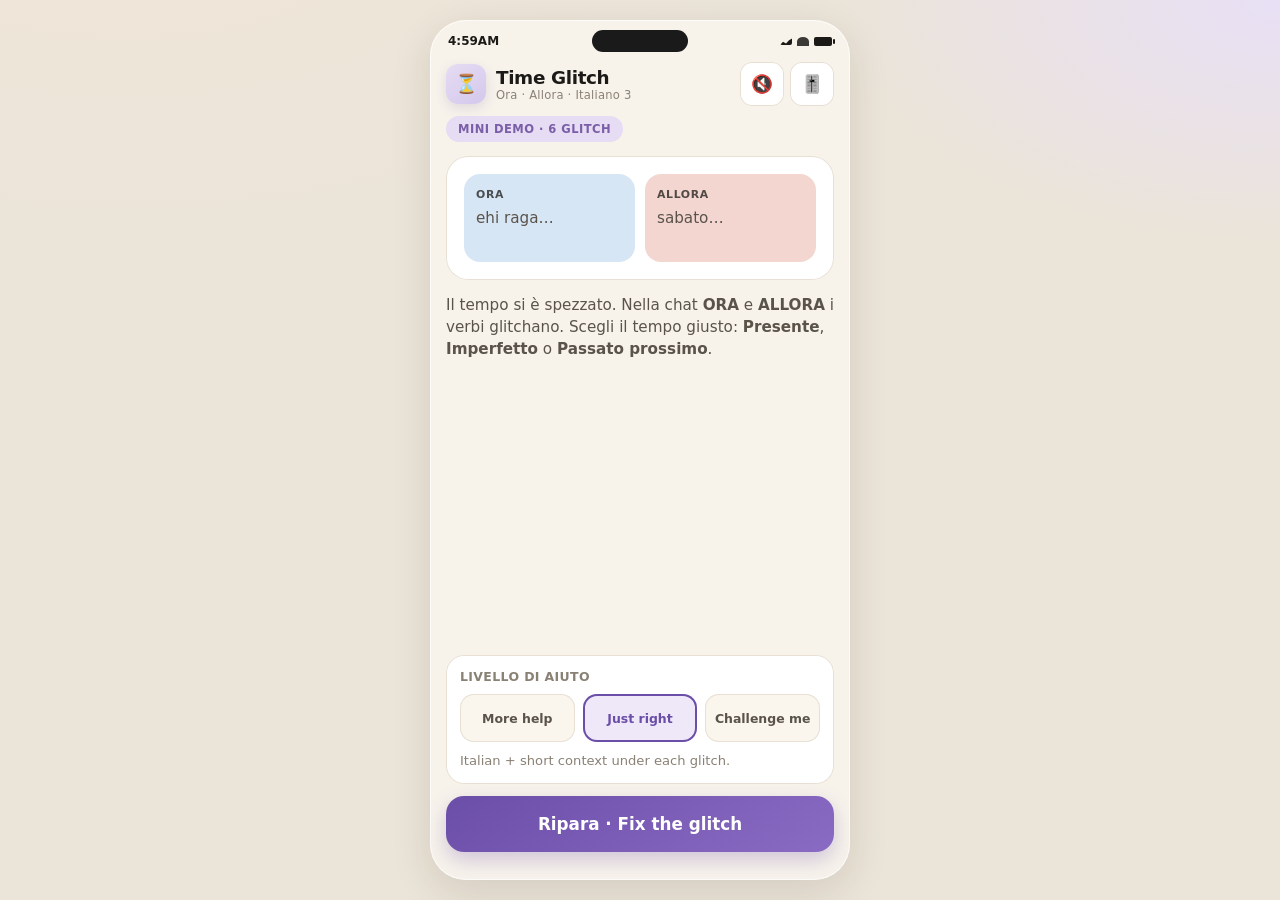
==== index.html @ b8b3ceea "Initial Time Glitch demo for Italian Level 3 Split-screen ORA/ALLORA chat with 6 tense-glitch rounds" ====
<!DOCTYPE html>
<html lang="it">
<head>
  <meta charset="UTF-8" />
  <meta name="viewport" content="width=device-width, initial-scale=1, viewport-fit=cover" />
  <meta name="theme-color" content="#f7f3eb" />
  <meta name="apple-mobile-web-app-capable" content="yes" />
  <meta name="apple-mobile-web-app-status-bar-style" content="default" />
  <meta name="description" content="Time Glitch — Italian 3: fix tense glitches between ORA and ALLORA." />
  <meta property="og:title" content="Time Glitch — Italian 3" />
  <meta property="og:description" content="Split-screen chat: pick Presente, Imperfetto, or Passato prossimo to fix the glitch." />
  <meta property="og:type" content="website" />
  <title>Time Glitch — Italian 3</title>
  <link rel="manifest" href="manifest.webmanifest" />
  <link rel="stylesheet" href="styles.css?v=1" />
  <link rel="icon" href="data:image/svg+xml,%3Csvg xmlns='http://www.w3.org/2000/svg' viewBox='0 0 64 64'%3E%3Crect width='64' height='64' rx='14' fill='%23e6dcf3'/%3E%3Ctext x='32' y='42' text-anchor='middle' font-size='28'%3E%E2%8C%9A%3C/text%3E%3C/svg%3E" />
</head>
<body>
  <div class="stage">
    <div class="phone" id="phone" role="application" aria-label="Time Glitch Italian tense practice">
      <div class="status-bar" aria-hidden="true">
        <span class="status-time" id="statusTime">9:41</span>
        <span class="status-notch"></span>
        <span class="status-icons">
          <span class="sig"></span>
          <span class="wifi"></span>
          <span class="bat"></span>
        </span>
      </div>

      <header class="app-header">
        <div class="brand">
          <span class="logo" aria-hidden="true">⏳</span>
          <div>
            <h1>Time Glitch</h1>
            <p class="subtitle">Ora · Allora · Italiano 3</p>
          </div>
        </div>
        <div class="header-actions">
          <button type="button" class="icon-btn" id="btnMute" aria-label="Mute sound" title="Sound">🔇</button>
          <button type="button" class="icon-btn" id="btnHelp" aria-label="Help level" title="Help level">🎚️</button>
        </div>
      </header>

      <!-- Start -->
      <section class="screen active" id="screenStart" aria-label="Start">
        <div class="hero">
          <div class="hero-tag">Mini demo · 6 glitch</div>
          <div class="hero-art" aria-hidden="true">
            <div class="split-preview">
              <div class="pv-now"><span>ORA</span><p>ehi raga…</p></div>
              <div class="pv-then"><span>ALLORA</span><p>sabato…</p></div>
            </div>
          </div>
          <p class="hero-pitch">Il tempo si è spezzato. Nella chat <strong>ORA</strong> e <strong>ALLORA</strong> i verbi glitchano. Scegli il tempo giusto: <strong>Presente</strong>, <strong>Imperfetto</strong> o <strong>Passato prossimo</strong>.</p>
        </div>

        <div class="help-panel" id="helpPanelStart">
          <p class="help-label">Livello di aiuto</p>
          <div class="help-row" role="group" aria-label="Help level">
            <button type="button" class="help-chip" data-help="more">More help</button>
            <button type="button" class="help-chip" data-help="mid" aria-pressed="true">Just right</button>
            <button type="button" class="help-chip" data-help="challenge">Challenge me</button>
          </div>
          <p class="help-hint" id="helpHint">Italian + short context under each glitch.</p>
        </div>

        <button type="button" class="primary-btn" id="btnStart">Ripara · Fix the glitch</button>
      </section>

      <!-- Play -->
      <section class="screen" id="screenPlay" aria-label="Glitch rounds" hidden>
        <div class="progress" id="progress" aria-label="Round progress"></div>

        <div class="split" id="splitChat">
          <div class="pane pane-now" id="paneNow">
            <div class="pane-label">ORA · Now</div>
            <div class="thread" id="threadNow" aria-live="polite"></div>
          </div>
          <div class="pane pane-then" id="paneThen">
            <div class="pane-label">ALLORA · Then</div>
            <div class="thread" id="threadThen" aria-live="polite"></div>
          </div>
        </div>

        <div class="glitch-dock" id="glitchDock">
          <p class="context" id="roundContext"></p>
          <p class="gloss" id="roundGloss" hidden></p>
          <p class="tense-tip" id="tenseTip" hidden></p>
          <p class="prompt">Quale tempo sistema il glitch?</p>
          <div class="tense-row" role="group" aria-label="Choose tense">
            <button type="button" class="tense-chip" data-tense="presente">Presente</button>
            <button type="button" class="tense-chip" data-tense="imperfetto">Imperfetto</button>
            <button type="button" class="tense-chip" data-tense="passato">Passato prossimo</button>
          </div>
          <div class="feedback" id="feedback" hidden role="status" aria-live="polite"></div>
        </div>
      </section>

      <!-- End -->
      <section class="screen" id="screenEnd" aria-label="End" hidden>
        <div class="end-header">
          <div class="end-icon" aria-hidden="true">✨</div>
          <h2>Glitch riparato</h2>
          <p class="score-line" id="scoreLine">Score: 0/6 first-try</p>
        </div>
        <div class="replay" id="replayReel" aria-label="Fixed lines replay"></div>
        <div class="end-actions">
          <button type="button" class="primary-btn" id="btnReplay">Di nuovo · Replay</button>
          <button type="button" class="ghost-btn" id="btnChangeHelp">Cambia aiuto</button>
        </div>
      </section>
    </div>
  </div>
  <script src="app.js?v=1"></script>
</body>
</html>
---- styles.css ----
:root {
  --bg: #f7f3eb;
  --bg-soft: #fffdf8;
  --cream: #faf6ee;
  --card: #ffffff;
  --ink: #1c1a17;
  --ink-soft: #5a534a;
  --muted: #8a8175;
  --line: #e8e0d4;
  --lavender: #e6dcf3;
  --lavender-deep: #7a5ea8;
  --now: #d7e6f5;
  --now-deep: #3a6ea5;
  --then: #f3d6d0;
  --then-deep: #a55a4a;
  --accent: #6b4ea8;
  --accent-soft: #efe8f8;
  --success: #2f7a57;
  --success-bg: #e5f5ec;
  --warn-bg: #fff4e5;
  --warn-ink: #7a4e12;
  --shadow: 0 12px 40px rgba(40, 30, 20, 0.12);
  --radius: 22px;
  --safe-b: env(safe-area-inset-bottom, 0px);
  --font: "Segoe UI", system-ui, -apple-system, "Helvetica Neue", sans-serif;
  --bubble-radius: 18px;
}

* { box-sizing: border-box; }
html, body {
  margin: 0;
  min-height: 100%;
  font-family: var(--font);
  background:
    radial-gradient(1200px 600px at 10% -10%, #efe6d8 0%, transparent 55%),
    radial-gradient(900px 500px at 100% 0%, #e8e0f5 0%, transparent 50%),
    #ebe4d8;
  color: var(--ink);
  -webkit-tap-highlight-color: transparent;
}

button {
  font: inherit;
  border: none;
  cursor: pointer;
  background: none;
  color: inherit;
  touch-action: manipulation;
}
button:disabled { opacity: 0.45; cursor: default; }

.stage {
  min-height: 100dvh;
  display: grid;
  place-items: center;
  padding: 16px;
}

.phone {
  width: min(420px, 100%);
  height: min(860px, calc(100dvh - 24px));
  background: var(--bg);
  border-radius: 36px;
  box-shadow: var(--shadow), inset 0 0 0 1px rgba(255,255,255,0.7);
  display: flex;
  flex-direction: column;
  overflow: hidden;
  position: relative;
  isolation: isolate;
}

@media (max-width: 480px) {
  .stage { padding: 0; }
  .phone {
    width: 100%;
    height: 100dvh;
    border-radius: 0;
    box-shadow: none;
  }
}

.status-bar {
  display: grid;
  grid-template-columns: 1fr auto 1fr;
  align-items: center;
  padding: 10px 18px 4px;
  font-size: 12px;
  font-weight: 600;
  color: var(--ink);
  flex: 0 0 auto;
}
.status-time { justify-self: start; }
.status-notch {
  width: 96px;
  height: 22px;
  background: #1a1a1a;
  border-radius: 14px;
  justify-self: center;
}
.status-icons {
  justify-self: end;
  display: flex;
  gap: 5px;
  align-items: center;
}
.sig, .wifi, .bat {
  display: inline-block;
  background: var(--ink);
  border-radius: 2px;
}
.sig { width: 12px; height: 8px; clip-path: polygon(0 100%, 25% 60%, 50% 80%, 75% 40%, 100% 20%, 100% 100%); }
.wifi { width: 12px; height: 9px; border-radius: 50% 50% 0 0; opacity: 0.85; }
.bat { width: 18px; height: 9px; border-radius: 2px; position: relative; }
.bat::after {
  content: "";
  position: absolute;
  right: -3px; top: 2px;
  width: 2px; height: 5px;
  background: var(--ink);
  border-radius: 1px;
}

.app-header {
  display: flex;
  align-items: center;
  justify-content: space-between;
  padding: 6px 16px 10px;
  flex: 0 0 auto;
}
.brand { display: flex; gap: 10px; align-items: center; }
.brand h1 {
  margin: 0;
  font-size: 1.15rem;
  letter-spacing: -0.02em;
}
.subtitle {
  margin: 0;
  font-size: 0.72rem;
  color: var(--muted);
  letter-spacing: 0.02em;
}
.logo {
  width: 40px; height: 40px;
  display: grid; place-items: center;
  background: linear-gradient(145deg, var(--lavender), #d4c8ec);
  border-radius: 12px;
  font-size: 1.15rem;
  box-shadow: 0 4px 12px rgba(122, 94, 168, 0.18);
}
.header-actions { display: flex; gap: 6px; }
.icon-btn {
  width: 44px; height: 44px;
  border-radius: 12px;
  background: var(--card);
  box-shadow: inset 0 0 0 1px var(--line);
  font-size: 1.1rem;
  display: grid;
  place-items: center;
  touch-action: manipulation;
}
.icon-btn:active { transform: scale(0.96); }

.screen {
  flex: 1;
  display: none;
  flex-direction: column;
  overflow: hidden;
  padding: 0 16px;
  min-height: 0;
}
.screen.active {
  display: flex;
}

/* Start */
.hero {
  flex: 1;
  display: flex;
  flex-direction: column;
  gap: 14px;
  overflow: auto;
  padding-bottom: 8px;
}
.hero-tag {
  align-self: flex-start;
  font-size: 0.72rem;
  font-weight: 600;
  letter-spacing: 0.04em;
  text-transform: uppercase;
  color: var(--lavender-deep);
  background: var(--lavender);
  padding: 6px 12px;
  border-radius: 999px;
}
.hero-art {
  background: var(--card);
  border-radius: var(--radius);
  padding: 18px;
  box-shadow: inset 0 0 0 1px var(--line);
}
.split-preview {
  display: grid;
  grid-template-columns: 1fr 1fr;
  gap: 10px;
}
.pv-now, .pv-then {
  border-radius: 16px;
  padding: 14px 12px;
  min-height: 88px;
}
.pv-now { background: var(--now); }
.pv-then { background: var(--then); }
.pv-now span, .pv-then span {
  display: block;
  font-size: 0.68rem;
  font-weight: 700;
  letter-spacing: 0.06em;
  margin-bottom: 8px;
  opacity: 0.75;
}
.pv-now p, .pv-then p {
  margin: 0;
  font-size: 0.95rem;
  color: var(--ink-soft);
}
.hero-pitch {
  margin: 0;
  font-size: 0.95rem;
  line-height: 1.45;
  color: var(--ink-soft);
}

.help-panel {
  background: var(--card);
  border-radius: 18px;
  padding: 14px;
  box-shadow: inset 0 0 0 1px var(--line);
  margin-bottom: 12px;
  flex: 0 0 auto;
}
.help-label {
  margin: 0 0 10px;
  font-size: 0.78rem;
  font-weight: 600;
  color: var(--muted);
  letter-spacing: 0.03em;
  text-transform: uppercase;
}
.help-row {
  display: grid;
  grid-template-columns: 1fr 1fr 1fr;
  gap: 8px;
}
.help-chip {
  min-height: 48px;
  padding: 10px 6px;
  border-radius: 14px;
  background: var(--cream);
  box-shadow: inset 0 0 0 1px var(--line);
  font-size: 0.78rem;
  font-weight: 600;
  color: var(--ink-soft);
  touch-action: manipulation;
}
.help-chip[aria-pressed="true"] {
  background: var(--accent-soft);
  color: var(--accent);
  box-shadow: inset 0 0 0 2px var(--accent);
}
.help-hint {
  margin: 10px 0 0;
  font-size: 0.82rem;
  color: var(--muted);
  line-height: 1.35;
}

.primary-btn {
  flex: 0 0 auto;
  min-height: 56px;
  width: 100%;
  border-radius: 18px;
  background: linear-gradient(145deg, #6b4ea8, #8a6bc4);
  color: #fff;
  font-weight: 700;
  font-size: 1.05rem;
  box-shadow: 0 8px 20px rgba(107, 78, 168, 0.28);
  margin-bottom: calc(var(--safe-b) + 28px);
  touch-action: manipulation;
}
.primary-btn:active { transform: scale(0.98); }

.ghost-btn {
  flex: 0 0 auto;
  min-height: 48px;
  width: 100%;
  border-radius: 16px;
  background: var(--card);
  box-shadow: inset 0 0 0 1px var(--line);
  font-weight: 600;
  color: var(--ink-soft);
  margin-bottom: calc(var(--safe-b) + 20px);
  touch-action: manipulation;
}

/* Play */
.progress {
  display: flex;
  gap: 6px;
  padding: 4px 0 10px;
  flex: 0 0 auto;
}
.prog-dot {
  flex: 1;
  height: 6px;
  border-radius: 999px;
  background: var(--line);
  transition: background 0.25s ease;
}
.prog-dot.done { background: var(--success); }
.prog-dot.current { background: var(--lavender-deep); }

.split {
  flex: 1;
  display: grid;
  grid-template-columns: 1fr 1fr;
  gap: 8px;
  min-height: 0;
  margin-bottom: 8px;
}
.pane {
  display: flex;
  flex-direction: column;
  min-height: 0;
  border-radius: 16px;
  overflow: hidden;
  background: var(--card);
  box-shadow: inset 0 0 0 1px var(--line);
}
.pane-now .pane-label { background: var(--now); color: var(--now-deep); }
.pane-then .pane-label { background: var(--then); color: var(--then-deep); }
.pane-label {
  flex: 0 0 auto;
  font-size: 0.68rem;
  font-weight: 700;
  letter-spacing: 0.05em;
  text-transform: uppercase;
  padding: 8px 10px;
  text-align: center;
}
.thread {
  flex: 1;
  overflow-y: auto;
  padding: 10px 8px 12px;
  display: flex;
  flex-direction: column;
  gap: 8px;
  -webkit-overflow-scrolling: touch;
}

.bubble {
  max-width: 100%;
  padding: 8px 10px;
  border-radius: var(--bubble-radius);
  font-size: 0.82rem;
  line-height: 1.35;
  background: #f0ebe3;
  color: var(--ink);
  align-self: flex-start;
  word-break: break-word;
}
.bubble.me {
  align-self: flex-end;
  background: #dde8f7;
  border-bottom-right-radius: 6px;
}
.bubble.them {
  border-bottom-left-radius: 6px;
}
.bubble .who {
  display: block;
  font-size: 0.65rem;
  font-weight: 700;
  color: var(--muted);
  margin-bottom: 2px;
}
.bubble.locked {
  opacity: 0.92;
}
.bubble.glitch {
  background: linear-gradient(135deg, #f8e8ff, #ffe8e0);
  box-shadow: 0 0 0 2px rgba(122, 94, 168, 0.45), 0 0 16px rgba(122, 94, 168, 0.2);
  animation: glitchPulse 1.4s ease-in-out infinite;
  position: relative;
}
.bubble.fixed {
  background: var(--success-bg);
  box-shadow: 0 0 0 2px rgba(47, 122, 87, 0.35);
  animation: none;
}
@keyframes glitchPulse {
  0%, 100% { filter: none; transform: translateX(0); }
  40% { filter: hue-rotate(8deg); transform: translateX(-0.5px); }
  60% { filter: hue-rotate(-6deg); transform: translateX(0.5px); }
}

.verb-slot {
  display: inline-block;
  min-width: 3.2em;
  padding: 1px 6px;
  border-radius: 6px;
  background: rgba(122, 94, 168, 0.18);
  border-bottom: 2px dashed var(--lavender-deep);
  font-weight: 700;
  color: var(--lavender-deep);
  font-family: ui-monospace, SFMono-Regular, Menlo, monospace;
  font-size: 0.9em;
}
.verb-slot.blank::before { content: "····"; letter-spacing: 0.05em; }
.verb-slot.wrong {
  color: #9a5a40;
  background: rgba(165, 90, 74, 0.15);
  border-bottom-color: #a55a4a;
  text-decoration: line-through;
  text-decoration-thickness: 1.5px;
}
.verb-slot.ok {
  color: var(--success);
  background: rgba(47, 122, 87, 0.12);
  border-bottom: 2px solid var(--success);
  text-decoration: none;
}

.glitch-dock {
  flex: 0 0 auto;
  background: var(--card);
  border-radius: 18px 18px 0 0;
  padding: 12px 4px calc(var(--safe-b) + 24px);
  box-shadow: 0 -6px 24px rgba(40, 30, 20, 0.06);
  margin: 0 -4px;
}
.context {
  margin: 0 0 4px;
  font-size: 0.82rem;
  color: var(--ink-soft);
  line-height: 1.35;
}
.gloss {
  margin: 0 0 4px;
  font-size: 0.78rem;
  color: var(--muted);
  font-style: italic;
}
.tense-tip {
  margin: 0 0 6px;
  font-size: 0.78rem;
  color: var(--lavender-deep);
  font-weight: 600;
}
.prompt {
  margin: 6px 0 10px;
  font-size: 0.88rem;
  font-weight: 600;
  color: var(--ink);
}
.tense-row {
  display: grid;
  grid-template-columns: 1fr 1fr 1fr;
  gap: 8px;
}
.tense-chip {
  min-height: 56px;
  padding: 10px 6px;
  border-radius: 14px;
  background: var(--cream);
  box-shadow: inset 0 0 0 1px var(--line);
  font-size: 0.78rem;
  font-weight: 700;
  line-height: 1.2;
  color: var(--ink);
  touch-action: manipulation;
}
.tense-chip:active { transform: scale(0.97); }
.tense-chip.correct-flash {
  background: var(--success-bg);
  box-shadow: inset 0 0 0 2px var(--success);
  color: var(--success);
}

.feedback {
  margin-top: 10px;
  padding: 12px 14px;
  border-radius: 14px;
  font-size: 0.85rem;
  line-height: 1.4;
}
.feedback.ok {
  background: var(--success-bg);
  color: var(--success);
}
.feedback.soft {
  background: var(--warn-bg);
  color: var(--warn-ink);
}

/* End */
.end-header {
  text-align: center;
  padding: 12px 0 8px;
  flex: 0 0 auto;
}
.end-icon { font-size: 2.2rem; margin-bottom: 6px; }
.end-header h2 {
  margin: 0 0 6px;
  font-size: 1.35rem;
}
.score-line {
  margin: 0;
  font-size: 1rem;
  font-weight: 700;
  color: var(--lavender-deep);
}
.replay {
  flex: 1;
  overflow-y: auto;
  display: flex;
  flex-direction: column;
  gap: 10px;
  padding: 8px 0 12px;
  -webkit-overflow-scrolling: touch;
}
.replay-card {
  background: var(--card);
  border-radius: 16px;
  padding: 12px 14px;
  box-shadow: inset 0 0 0 1px var(--line);
}
.replay-card .side-tag {
  font-size: 0.65rem;
  font-weight: 700;
  letter-spacing: 0.05em;
  text-transform: uppercase;
  color: var(--muted);
  margin-bottom: 4px;
}
.replay-card .line {
  margin: 0;
  font-size: 0.92rem;
  line-height: 1.4;
}
.replay-card .tense {
  margin: 6px 0 0;
  font-size: 0.75rem;
  font-weight: 700;
  color: var(--success);
}
.end-actions {
  flex: 0 0 auto;
  display: flex;
  flex-direction: column;
  gap: 8px;
}
.end-actions .primary-btn { margin-bottom: 0; }
.end-actions .ghost-btn { margin-bottom: calc(var(--safe-b) + 24px); }

.pane.focus-side {
  box-shadow: inset 0 0 0 2px var(--lavender-deep);
}
.pane.dim-side {
  opacity: 0.72;
}
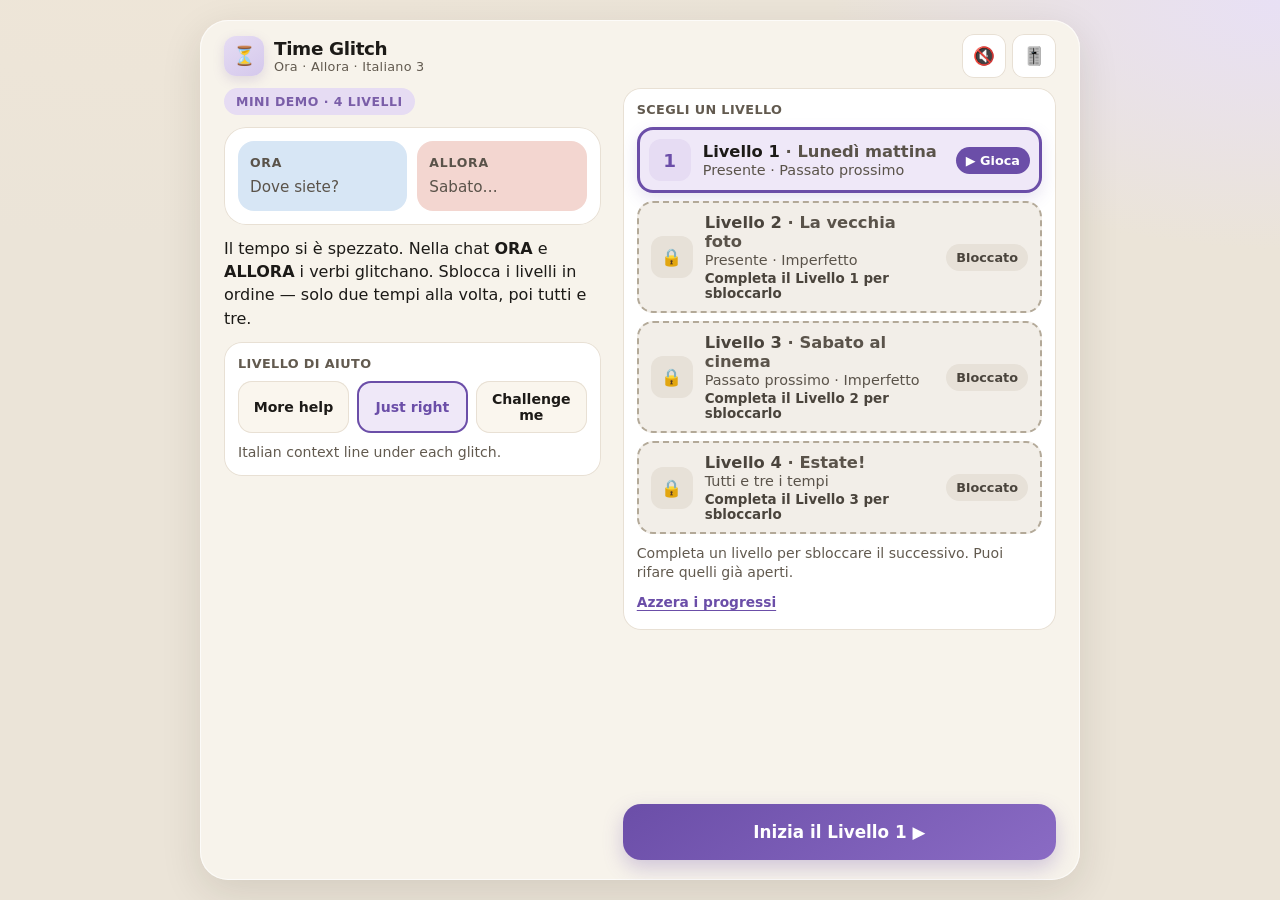
==== commit 4dbc3d50: "Time Glitch: 4 levels unlocked in order, per-choice feedback, safe local saving" ====
--- a/index.html
+++ b/index.html
@@ -6,20 +6,20 @@
   <meta name="theme-color" content="#f7f3eb" />
   <meta name="apple-mobile-web-app-capable" content="yes" />
   <meta name="apple-mobile-web-app-status-bar-style" content="default" />
-  <meta name="description" content="Time Glitch — Italian 3: fix tense glitches between ORA and ALLORA." />
+  <meta name="description" content="Time Glitch — Italian 3: scaffolded tense practice between ORA and ALLORA." />
   <meta property="og:title" content="Time Glitch — Italian 3" />
-  <meta property="og:description" content="Split-screen chat: pick Presente, Imperfetto, or Passato prossimo to fix the glitch." />
+  <meta property="og:description" content="Split-screen chat: Presente, Imperfetto, Passato prossimo — unlock levels in order." />
   <meta property="og:type" content="website" />
   <title>Time Glitch — Italian 3</title>
   <link rel="manifest" href="manifest.webmanifest" />
-  <link rel="stylesheet" href="styles.css?v=1" />
+  <link rel="stylesheet" href="styles.css?v=3" />
   <link rel="icon" href="data:image/svg+xml,%3Csvg xmlns='http://www.w3.org/2000/svg' viewBox='0 0 64 64'%3E%3Crect width='64' height='64' rx='14' fill='%23e6dcf3'/%3E%3Ctext x='32' y='42' text-anchor='middle' font-size='28'%3E%E2%8C%9A%3C/text%3E%3C/svg%3E" />
 </head>
 <body>
   <div class="stage">
     <div class="phone" id="phone" role="application" aria-label="Time Glitch Italian tense practice">
       <div class="status-bar" aria-hidden="true">
-        <span class="status-time" id="statusTime">9:41</span>
+        <span class="status-time" id="statusTime">09:41</span>
         <span class="status-notch"></span>
         <span class="status-icons">
           <span class="sig"></span>
@@ -33,11 +33,11 @@
           <span class="logo" aria-hidden="true">⏳</span>
           <div>
             <h1>Time Glitch</h1>
-            <p class="subtitle">Ora · Allora · Italiano 3</p>
+            <p class="subtitle" id="headerSubtitle">Ora · Allora · Italiano 3</p>
           </div>
         </div>
         <div class="header-actions">
-          <button type="button" class="icon-btn" id="btnMute" aria-label="Mute sound" title="Sound">🔇</button>
+          <button type="button" class="icon-btn" id="btnMute" aria-label="Sound off. Turn sound on" title="Sound">🔇</button>
           <button type="button" class="icon-btn" id="btnHelp" aria-label="Help level" title="Help level">🎚️</button>
         </div>
       </header>
@@ -45,14 +45,21 @@
       <!-- Start -->
       <section class="screen active" id="screenStart" aria-label="Start">
         <div class="hero">
-          <div class="hero-tag">Mini demo · 6 glitch</div>
+          <div class="hero-tag">Mini demo · 4 livelli</div>
           <div class="hero-art" aria-hidden="true">
             <div class="split-preview">
-              <div class="pv-now"><span>ORA</span><p>ehi raga…</p></div>
-              <div class="pv-then"><span>ALLORA</span><p>sabato…</p></div>
+              <div class="pv-now"><span>ORA</span><p>Dove siete?</p></div>
+              <div class="pv-then"><span>ALLORA</span><p>Sabato…</p></div>
             </div>
           </div>
-          <p class="hero-pitch">Il tempo si è spezzato. Nella chat <strong>ORA</strong> e <strong>ALLORA</strong> i verbi glitchano. Scegli il tempo giusto: <strong>Presente</strong>, <strong>Imperfetto</strong> o <strong>Passato prossimo</strong>.</p>
+          <p class="hero-pitch">Il tempo si è spezzato. Nella chat <strong>ORA</strong> e <strong>ALLORA</strong> i verbi glitchano. Sblocca i livelli in ordine — solo due tempi alla volta, poi tutti e tre.</p>
+
+          <div class="level-panel" id="levelPanel">
+            <p class="help-label">Scegli un livello</p>
+            <div class="level-list" id="levelList" role="list"></div>
+            <p class="level-hint" id="levelHint" aria-live="polite">Completa un livello per sbloccare il successivo. Puoi rifare quelli già aperti.</p>
+            <button type="button" class="link-btn" id="btnResetProgress">Azzera i progressi</button>
+          </div>
         </div>
 
         <div class="help-panel" id="helpPanelStart">
@@ -62,15 +69,20 @@
             <button type="button" class="help-chip" data-help="mid" aria-pressed="true">Just right</button>
             <button type="button" class="help-chip" data-help="challenge">Challenge me</button>
           </div>
-          <p class="help-hint" id="helpHint">Italian + short context under each glitch.</p>
+          <p class="help-hint" id="helpHint">Italian context line under each glitch.</p>
         </div>
 
-        <button type="button" class="primary-btn" id="btnStart">Ripara · Fix the glitch</button>
+        <button type="button" class="primary-btn" id="btnStart">Inizia il Livello 1 ▶</button>
       </section>
 
       <!-- Play -->
       <section class="screen" id="screenPlay" aria-label="Glitch rounds" hidden>
-        <div class="progress" id="progress" aria-label="Round progress"></div>
+        <div class="play-meta">
+          <button type="button" class="back-btn" id="btnLevels" aria-label="Torna ai livelli"><span aria-hidden="true">←</span><span class="back-label"> Livelli</span></button>
+          <p class="level-badge" id="levelBadge"></p>
+          <span class="round-count" id="roundCount"></span>
+          <div class="progress" id="progress" aria-label="Round progress"></div>
+        </div>
 
         <div class="split" id="splitChat">
           <div class="pane pane-now" id="paneNow">
@@ -87,13 +99,10 @@
           <p class="context" id="roundContext"></p>
           <p class="gloss" id="roundGloss" hidden></p>
           <p class="tense-tip" id="tenseTip" hidden></p>
-          <p class="prompt">Quale tempo sistema il glitch?</p>
-          <div class="tense-row" role="group" aria-label="Choose tense">
-            <button type="button" class="tense-chip" data-tense="presente">Presente</button>
-            <button type="button" class="tense-chip" data-tense="imperfetto">Imperfetto</button>
-            <button type="button" class="tense-chip" data-tense="passato">Passato prossimo</button>
-          </div>
+          <p class="prompt" id="roundPrompt">Quale tempo sistema il glitch?</p>
+          <div class="tense-row" id="tenseRow" role="group" aria-label="Choose tense"></div>
           <div class="feedback" id="feedback" hidden role="status" aria-live="polite"></div>
+          <button type="button" class="next-btn" id="btnNextRound" hidden>Avanti ▶</button>
         </div>
       </section>
 
@@ -101,17 +110,19 @@
       <section class="screen" id="screenEnd" aria-label="End" hidden>
         <div class="end-header">
           <div class="end-icon" aria-hidden="true">✨</div>
-          <h2>Glitch riparato</h2>
-          <p class="score-line" id="scoreLine">Score: 0/6 first-try</p>
+          <h2 id="endTitle">Glitch riparato</h2>
+          <p class="score-line" id="scoreLine">Al primo colpo: 0 su 4</p>
+          <p class="unlock-line" id="unlockLine" hidden></p>
         </div>
         <div class="replay" id="replayReel" aria-label="Fixed lines replay"></div>
         <div class="end-actions">
-          <button type="button" class="primary-btn" id="btnReplay">Di nuovo · Replay</button>
-          <button type="button" class="ghost-btn" id="btnChangeHelp">Cambia aiuto</button>
+          <button type="button" class="primary-btn" id="btnNextLevel" hidden>Vai al livello successivo ▶</button>
+          <button type="button" class="ghost-btn" id="btnReplay">Rifai il livello</button>
+          <button type="button" class="ghost-btn" id="btnHome">Tutti i livelli</button>
         </div>
       </section>
     </div>
   </div>
-  <script src="app.js?v=1"></script>
+  <script src="app.js?v=3"></script>
 </body>
 </html>
--- a/styles.css
+++ b/styles.css
@@ -6,6 +6,10 @@
   --ink: #1c1a17;
   --ink-soft: #5a534a;
   --muted: #8a8175;
+  --muted-strong: #625a4f; /* text-safe muted: ~6:1 on white */
+  --lock-bg: #f2eee8;
+  --lock-line: #b3a998;
+  --lock-ink: #4a443c;
   --line: #e8e0d4;
   --lavender: #e6dcf3;
   --lavender-deep: #7a5ea8;
@@ -58,7 +62,7 @@
 
 .phone {
   width: min(420px, 100%);
-  height: min(860px, calc(100dvh - 24px));
+  height: min(860px, calc(100dvh - 32px)); /* .stage padding is 16px top + bottom */
   background: var(--bg);
   border-radius: 36px;
   box-shadow: var(--shadow), inset 0 0 0 1px rgba(255,255,255,0.7);
@@ -135,8 +139,8 @@
 }
 .subtitle {
   margin: 0;
-  font-size: 0.72rem;
-  color: var(--muted);
+  font-size: 0.8rem;
+  color: var(--muted-strong);
   letter-spacing: 0.02em;
 }
 .logo {
@@ -183,7 +187,7 @@
 }
 .hero-tag {
   align-self: flex-start;
-  font-size: 0.72rem;
+  font-size: 0.78rem;
   font-weight: 600;
   letter-spacing: 0.04em;
   text-transform: uppercase;
@@ -212,11 +216,11 @@
 .pv-then { background: var(--then); }
 .pv-now span, .pv-then span {
   display: block;
-  font-size: 0.68rem;
+  font-size: 0.78rem;
   font-weight: 700;
   letter-spacing: 0.06em;
   margin-bottom: 8px;
-  opacity: 0.75;
+  color: var(--ink-soft);
 }
 .pv-now p, .pv-then p {
   margin: 0;
@@ -225,9 +229,9 @@
 }
 .hero-pitch {
   margin: 0;
-  font-size: 0.95rem;
+  font-size: 1rem;
   line-height: 1.45;
-  color: var(--ink-soft);
+  color: var(--ink);
 }
 
 .help-panel {
@@ -240,9 +244,9 @@
 }
 .help-label {
   margin: 0 0 10px;
-  font-size: 0.78rem;
-  font-weight: 600;
-  color: var(--muted);
+  font-size: 0.8rem;
+  font-weight: 700;
+  color: var(--muted-strong);
   letter-spacing: 0.03em;
   text-transform: uppercase;
 }
@@ -257,9 +261,9 @@
   border-radius: 14px;
   background: var(--cream);
   box-shadow: inset 0 0 0 1px var(--line);
-  font-size: 0.78rem;
+  font-size: 0.88rem;
   font-weight: 600;
-  color: var(--ink-soft);
+  color: var(--ink);
   touch-action: manipulation;
 }
 .help-chip[aria-pressed="true"] {
@@ -269,8 +273,8 @@
 }
 .help-hint {
   margin: 10px 0 0;
-  font-size: 0.82rem;
-  color: var(--muted);
+  font-size: 0.88rem;
+  color: var(--muted-strong);
   line-height: 1.35;
 }
 
@@ -311,7 +315,7 @@
 }
 .prog-dot {
   flex: 1;
-  height: 6px;
+  height: 8px;
   border-radius: 999px;
   background: var(--line);
   transition: background 0.25s ease;
@@ -340,11 +344,11 @@
 .pane-then .pane-label { background: var(--then); color: var(--then-deep); }
 .pane-label {
   flex: 0 0 auto;
-  font-size: 0.68rem;
+  font-size: 0.8rem;
   font-weight: 700;
   letter-spacing: 0.05em;
   text-transform: uppercase;
-  padding: 8px 10px;
+  padding: 9px 10px;
   text-align: center;
 }
 .thread {
@@ -359,10 +363,10 @@
 
 .bubble {
   max-width: 100%;
-  padding: 8px 10px;
+  padding: 9px 12px;
   border-radius: var(--bubble-radius);
-  font-size: 0.82rem;
-  line-height: 1.35;
+  font-size: 0.98rem;
+  line-height: 1.42;
   background: #f0ebe3;
   color: var(--ink);
   align-self: flex-start;
@@ -378,13 +382,10 @@
 }
 .bubble .who {
   display: block;
-  font-size: 0.65rem;
-  font-weight: 700;
-  color: var(--muted);
+  font-size: 0.8rem;
+  font-weight: 700;
+  color: var(--muted-strong);
   margin-bottom: 2px;
-}
-.bubble.locked {
-  opacity: 0.92;
 }
 .bubble.glitch {
   background: linear-gradient(135deg, #f8e8ff, #ffe8e0);
@@ -417,7 +418,7 @@
 }
 .verb-slot.blank::before { content: "····"; letter-spacing: 0.05em; }
 .verb-slot.wrong {
-  color: #9a5a40;
+  color: #8a4a30;
   background: rgba(165, 90, 74, 0.15);
   border-bottom-color: #a55a4a;
   text-decoration: line-through;
@@ -440,25 +441,26 @@
 }
 .context {
   margin: 0 0 4px;
-  font-size: 0.82rem;
-  color: var(--ink-soft);
+  font-size: 0.98rem;
+  font-weight: 600;
+  color: var(--ink);
   line-height: 1.35;
 }
 .gloss {
   margin: 0 0 4px;
-  font-size: 0.78rem;
-  color: var(--muted);
+  font-size: 0.9rem;
+  color: var(--muted-strong);
   font-style: italic;
 }
 .tense-tip {
   margin: 0 0 6px;
-  font-size: 0.78rem;
+  font-size: 0.9rem;
   color: var(--lavender-deep);
   font-weight: 600;
 }
 .prompt {
   margin: 6px 0 10px;
-  font-size: 0.88rem;
+  font-size: 1.02rem;
   font-weight: 600;
   color: var(--ink);
 }
@@ -468,12 +470,12 @@
   gap: 8px;
 }
 .tense-chip {
-  min-height: 56px;
+  min-height: 58px;
   padding: 10px 6px;
   border-radius: 14px;
   background: var(--cream);
   box-shadow: inset 0 0 0 1px var(--line);
-  font-size: 0.78rem;
+  font-size: 1.02rem;
   font-weight: 700;
   line-height: 1.2;
   color: var(--ink);
@@ -490,8 +492,8 @@
   margin-top: 10px;
   padding: 12px 14px;
   border-radius: 14px;
-  font-size: 0.85rem;
-  line-height: 1.4;
+  font-size: 0.95rem;
+  line-height: 1.45;
 }
 .feedback.ok {
   background: var(--success-bg);
@@ -511,11 +513,11 @@
 .end-icon { font-size: 2.2rem; margin-bottom: 6px; }
 .end-header h2 {
   margin: 0 0 6px;
-  font-size: 1.35rem;
+  font-size: 1.5rem;
 }
 .score-line {
   margin: 0;
-  font-size: 1rem;
+  font-size: 1.05rem;
   font-weight: 700;
   color: var(--lavender-deep);
 }
@@ -535,21 +537,21 @@
   box-shadow: inset 0 0 0 1px var(--line);
 }
 .replay-card .side-tag {
-  font-size: 0.65rem;
+  font-size: 0.78rem;
   font-weight: 700;
   letter-spacing: 0.05em;
   text-transform: uppercase;
-  color: var(--muted);
+  color: var(--muted-strong);
   margin-bottom: 4px;
 }
 .replay-card .line {
   margin: 0;
-  font-size: 0.92rem;
+  font-size: 1rem;
   line-height: 1.4;
 }
 .replay-card .tense {
   margin: 6px 0 0;
-  font-size: 0.75rem;
+  font-size: 0.86rem;
   font-weight: 700;
   color: var(--success);
 }
@@ -559,12 +561,250 @@
   flex-direction: column;
   gap: 8px;
 }
-.end-actions .primary-btn { margin-bottom: 0; }
-.end-actions .ghost-btn { margin-bottom: calc(var(--safe-b) + 24px); }
+.end-actions .primary-btn, .end-actions .ghost-btn { margin-bottom: 0; }
+.end-actions { padding-bottom: calc(var(--safe-b) + 20px); }
 
 .pane.focus-side {
-  box-shadow: inset 0 0 0 2px var(--lavender-deep);
-}
-.pane.dim-side {
-  opacity: 0.72;
-}
+  box-shadow: inset 0 0 0 3px var(--lavender-deep);
+}
+/* Inactive pane: calmer background instead of lowering opacity (keeps text contrast) */
+.pane.dim-side .thread { background: #fbf9f5; }
+.pane.dim-side .pane-label { filter: saturate(0.6); }
+
+/* ==========================================================================
+   4-level version (v3)
+   ========================================================================== */
+
+/* Keyboard focus that is always visible */
+button:focus-visible {
+  outline: 3px solid var(--accent);
+  outline-offset: 2px;
+}
+
+/* Glitched verb shows the INFINITIVE (no tense = real recall) */
+.verb-slot.inf {
+  color: var(--lavender-deep);
+  background: rgba(122, 94, 168, 0.16);
+  border-bottom: 2px dashed var(--lavender-deep);
+}
+.verb-slot.inf::after { content: " ?"; opacity: 0.8; }
+.verb-slot.ok, .verb-slot.inf, .verb-slot.wrong { min-width: 0; }
+
+/* Photo bubble (decorative) */
+.photo {
+  display: grid; place-items: center;
+  height: 78px; margin: 6px 0 2px;
+  border-radius: 12px;
+  background: linear-gradient(135deg, #fde9c8, #f6d2c8 55%, #d9e6f6);
+  font-size: 1.9rem; letter-spacing: 4px;
+  box-shadow: inset 0 0 0 3px #fff;
+}
+
+/* ---- Level list (start screen) ---- */
+.level-panel {
+  background: var(--card);
+  border-radius: 18px;
+  padding: 14px;
+  box-shadow: inset 0 0 0 1px var(--line);
+}
+.level-list { display: flex; flex-direction: column; gap: 8px; }
+.level-card {
+  display: grid;
+  grid-template-columns: 42px 1fr auto;
+  align-items: center;
+  gap: 12px;
+  width: 100%;
+  min-height: 66px;
+  padding: 10px 12px;
+  text-align: left;
+  border-radius: 16px;
+  background: var(--cream);
+  box-shadow: inset 0 0 0 1px var(--line);
+}
+.level-num {
+  width: 42px; height: 42px;
+  border-radius: 12px;
+  display: grid; place-items: center;
+  font-weight: 800; font-size: 1.15rem;
+  background: var(--lavender); color: var(--accent);
+}
+.level-title { display: block; font-weight: 800; font-size: 1.02rem; color: var(--ink); }
+.level-title .theme { font-weight: 600; color: var(--ink-soft); }
+.level-title .theme::before { content: "· "; }
+.level-pair { display: block; font-size: 0.9rem; color: var(--ink-soft); margin-top: 1px; }
+.level-reason { display: block; font-size: 0.84rem; color: var(--lock-ink); margin-top: 3px; font-weight: 600; }
+.pill {
+  font-size: 0.8rem; font-weight: 800;
+  padding: 6px 10px; border-radius: 999px; white-space: nowrap;
+}
+.pill.done   { background: var(--success-bg); color: var(--success); box-shadow: inset 0 0 0 1px rgba(47,122,87,.35); }
+.pill.open   { background: var(--accent); color: #fff; }
+.pill.locked { background: #e7e1d8; color: var(--lock-ink); }
+.level-card.is-done .level-num { background: var(--success-bg); color: var(--success); }
+.level-card.is-selected {
+  background: var(--accent-soft);
+  box-shadow: inset 0 0 0 3px var(--accent), 0 6px 16px rgba(107,78,168,.16);
+}
+.level-card.is-locked {
+  background: var(--lock-bg);
+  box-shadow: none;
+  border: 2px dashed var(--lock-line);
+  cursor: not-allowed;
+}
+.level-card.is-locked .level-num { background: #e7e1d8; color: var(--lock-ink); font-size: 1.05rem; }
+.level-card.is-locked .level-title { color: var(--lock-ink); }
+.level-hint { margin: 10px 0 0; font-size: 0.88rem; color: var(--muted-strong); line-height: 1.35; }
+.level-hint.is-alert { color: var(--warn-ink); font-weight: 700; }
+.link-btn {
+  margin-top: 6px; padding: 6px 0; font-size: 0.86rem; font-weight: 600;
+  color: var(--accent); text-decoration: underline; text-underline-offset: 3px;
+}
+.link-btn.armed { color: var(--warn-ink); font-weight: 800; }
+
+/* ---- Play: level badge, counter, chips, Avanti ---- */
+.play-meta {
+  flex: 0 0 auto;
+  display: flex; align-items: center; justify-content: space-between;
+  gap: 8px 10px; flex-wrap: wrap;
+  padding: 2px 0 8px;
+}
+.level-badge {
+  margin: 0;
+  font-size: 0.86rem; font-weight: 800;
+  color: var(--accent);
+  background: var(--accent-soft);
+  box-shadow: inset 0 0 0 1px rgba(107,78,168,.25);
+  padding: 6px 12px; border-radius: 999px;
+}
+.round-count { font-size: 0.86rem; font-weight: 700; color: var(--ink-soft); }
+.round-count { margin-left: auto; }
+.back-btn {
+  min-height: 36px;
+  padding: 6px 12px;
+  border-radius: 999px;
+  background: var(--card);
+  box-shadow: inset 0 0 0 1px var(--line);
+  font-size: 0.86rem; font-weight: 700;
+  color: var(--ink);
+}
+.play-meta .progress { flex: 1 1 100%; padding: 0; }
+
+.tense-row.two { grid-template-columns: 1fr 1fr; }
+.tense-chip.tried,
+.tense-chip.tried:disabled {
+  opacity: 1;
+  background: #f4f1ec;
+  box-shadow: inset 0 0 0 1px var(--line);
+  color: #5d564d;
+  font-weight: 600;
+}
+.tense-chip.correct-flash:disabled { opacity: 1; }
+.tense-chip:disabled:not(.tried):not(.correct-flash) { opacity: 1; color: var(--muted-strong); background: #f7f4ef; }
+.tense-chip .sub { display: block; font-size: 0.8rem; font-weight: 600; margin-top: 2px; }
+
+.feedback.soft { box-shadow: inset 0 0 0 1px #efd3a6; }
+.feedback.ok { box-shadow: inset 0 0 0 1px rgba(47,122,87,.3); color: #235c42; }
+.feedback .fb-title { display: block; font-weight: 800; margin-bottom: 2px; }
+.feedback .fb-extra { display: block; margin-top: 6px; }
+
+.next-btn {
+  display: block;
+  width: 100%;
+  min-height: 52px;
+  margin-top: 10px;
+  border-radius: 16px;
+  background: linear-gradient(145deg, #6b4ea8, #8a6bc4);
+  color: #fff;
+  font-weight: 800;
+  font-size: 1.05rem;
+  box-shadow: 0 6px 16px rgba(107, 78, 168, 0.25);
+}
+.next-btn[hidden] { display: none; }
+.glitch-dock { max-height: 62%; overflow-y: auto; }
+
+/* ---- End screen ---- */
+.unlock-line {
+  display: inline-block;
+  margin: 10px 0 0; padding: 8px 14px;
+  border-radius: 999px;
+  background: var(--success-bg); color: var(--success);
+  font-weight: 800; font-size: 0.92rem;
+  box-shadow: inset 0 0 0 1px rgba(47,122,87,.3);
+}
+.unlock-line[hidden] { display: none; }
+.replay-card .try { float: right; margin-left: 8px; font-size: 0.8rem; font-weight: 700; color: var(--muted-strong); }
+.replay-card .try.first { color: var(--success); }
+.end-actions > [hidden] { display: none; }
+
+/* ---- Phones ---- */
+@media (max-width: 480px) {
+  #screenStart.active { overflow-y: auto; }
+  #screenStart .hero { flex: 0 0 auto; overflow: visible; }
+  #screenStart .hero-art { display: none; } /* decorative; the level list matters more on a phone */
+  #screenStart .help-panel { margin-top: 12px; }
+  #screenStart #btnStart {
+    position: sticky; bottom: 12px; margin-bottom: 12px;
+    box-shadow: 0 8px 20px rgba(107,78,168,.28), 0 -16px 16px 4px var(--bg);
+  }
+  .level-card { grid-template-columns: 40px 1fr auto; gap: 10px; padding: 10px; }
+  .level-num { width: 40px; height: 40px; }
+  .level-title .theme { display: block; font-size: 0.9rem; }
+  .level-title .theme::before { content: none; }
+  /* play header: [←] [tense pair] on row 1, progress + counter on row 2 */
+  .back-btn { width: 40px; min-height: 40px; padding: 0; }
+  .back-label, .badge-level { display: none; }
+  .play-meta .progress { order: 3; flex: 1 1 60%; } /* too wide for row 1 → wraps to row 2 with the counter */
+  .round-count { order: 4; margin-left: 0; }
+  .play-meta { justify-content: flex-start; }
+}
+@media (max-width: 899px), (max-height: 599px) {
+  .end-actions { display: grid; grid-template-columns: 1fr 1fr; gap: 8px; }
+  .end-actions .primary-btn { grid-column: 1 / -1; }
+  .end-actions > .primary-btn + .ghost-btn:last-child { grid-column: 1 / -1; } /* L4: only one secondary button */
+  .end-actions { position: relative; padding-top: 8px; background: var(--bg); box-shadow: 0 -14px 14px -4px var(--bg); }
+}
+
+/* ---- Laptop / Chromebook: 880px card so each chat pane is ~370px wide ---- */
+@media (min-width: 900px) and (min-height: 600px) {
+  .phone { width: min(880px, 100%); border-radius: 28px; }
+  .status-bar { display: none; }
+  .app-header { padding: 14px 24px 10px; }
+  .screen { padding: 0 24px; }
+
+  #screenStart.active {
+    display: grid;
+    grid-template-columns: 1fr 1.15fr;
+    grid-template-rows: auto auto auto 1fr auto;
+    grid-template-areas:
+      "tag   levels"
+      "art   levels"
+      "pitch levels"
+      "help  levels"
+      "help  start";
+    column-gap: 22px; row-gap: 12px;
+    overflow: auto;
+    padding-bottom: 20px;
+    align-content: start;
+  }
+  #screenStart .hero { display: contents; }
+  #screenStart .hero-tag { grid-area: tag; justify-self: start; }
+  #screenStart .hero-art { grid-area: art; padding: 14px; }
+  #screenStart .pv-now, #screenStart .pv-then { min-height: 70px; }
+  #screenStart .hero-pitch { grid-area: pitch; }
+  #screenStart .level-panel { grid-area: levels; align-self: start; }
+  #screenStart .help-panel { grid-area: help; margin: 0; align-self: start; }
+  #screenStart #btnStart { grid-area: start; margin: 0; }
+
+  .split { gap: 12px; }
+  .thread { padding: 12px 12px 14px; }
+  .bubble { max-width: 92%; }
+  .glitch-dock { padding: 12px 8px calc(var(--safe-b) + 18px); }
+
+  .replay { display: grid; grid-template-columns: 1fr 1fr; align-content: start; gap: 8px; }
+  .replay-card { padding: 10px 14px; }
+  .end-header { padding: 2px 0 4px; }
+  .end-icon { font-size: 1.7rem; margin-bottom: 0; }
+  .unlock-line { margin-top: 6px; }
+  .end-actions { flex-direction: row; padding-bottom: 20px; }
+  .end-actions > * { flex: 1; }
+}
